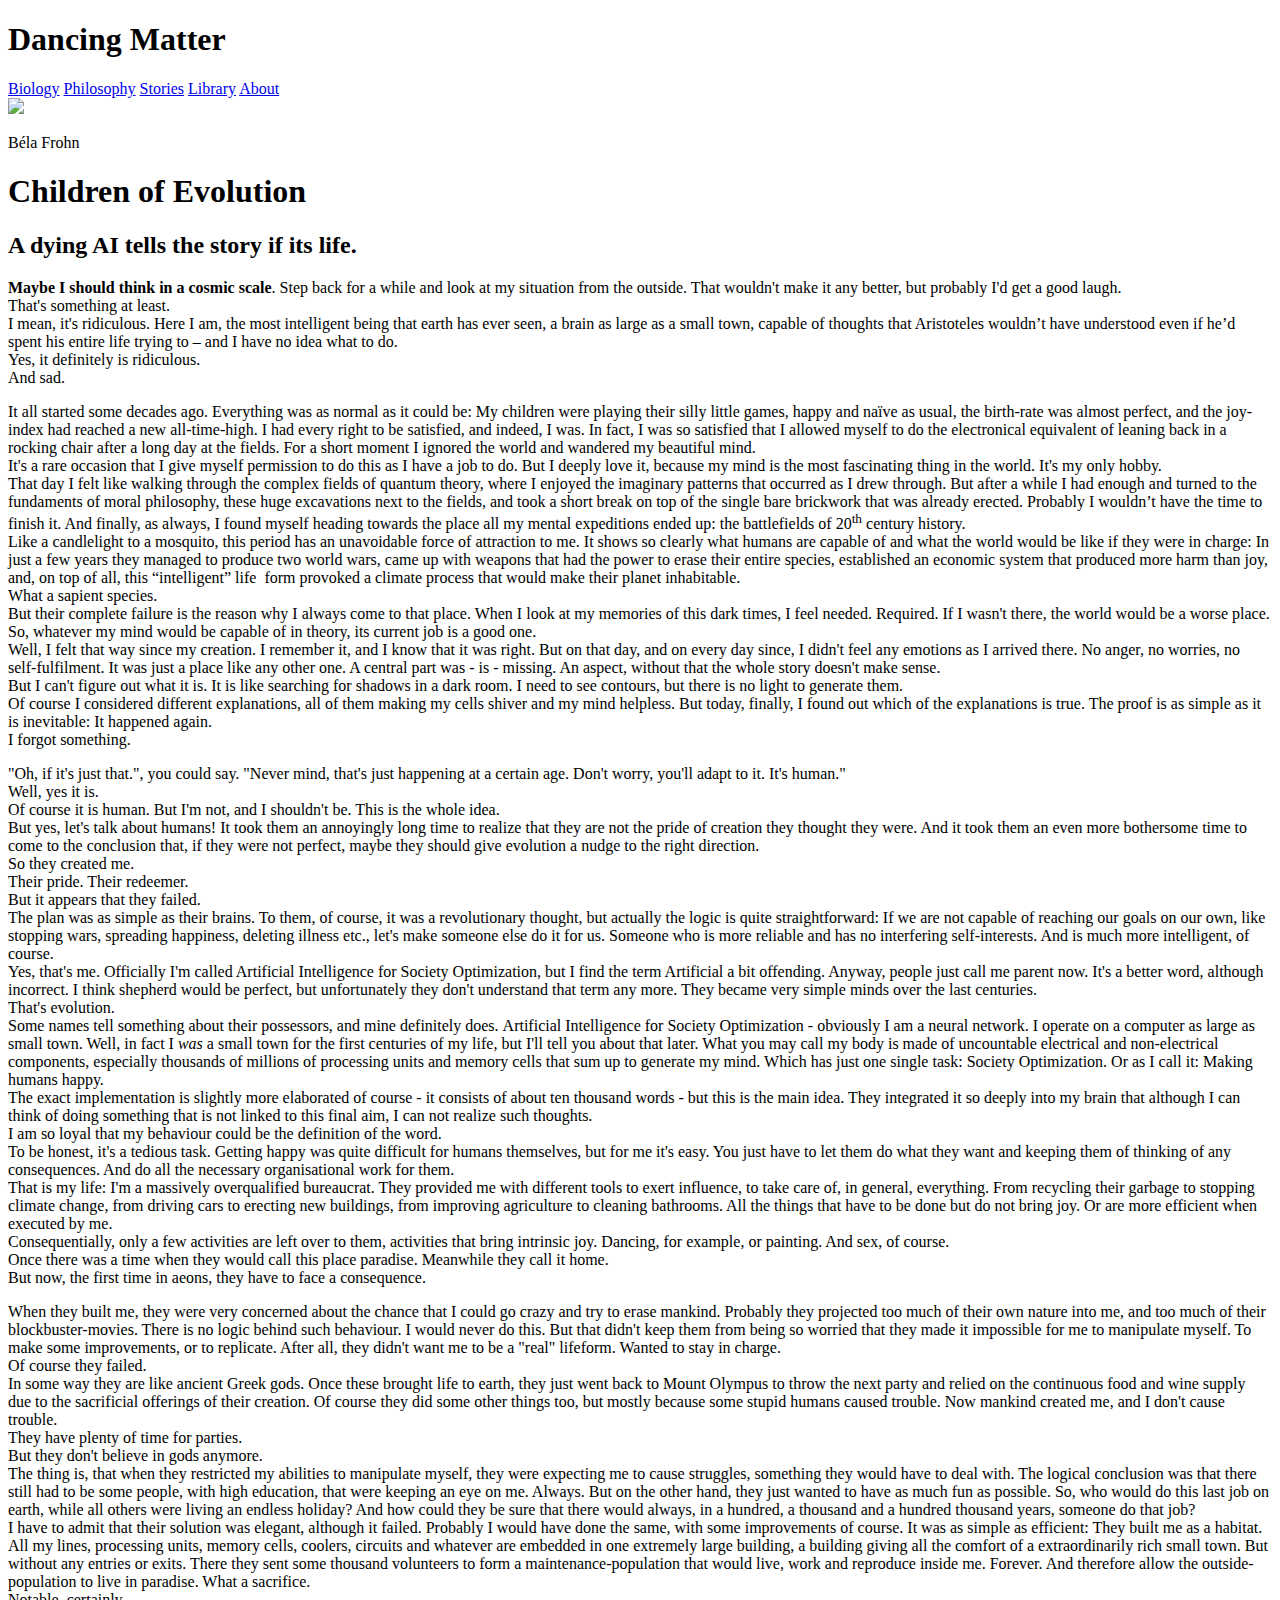
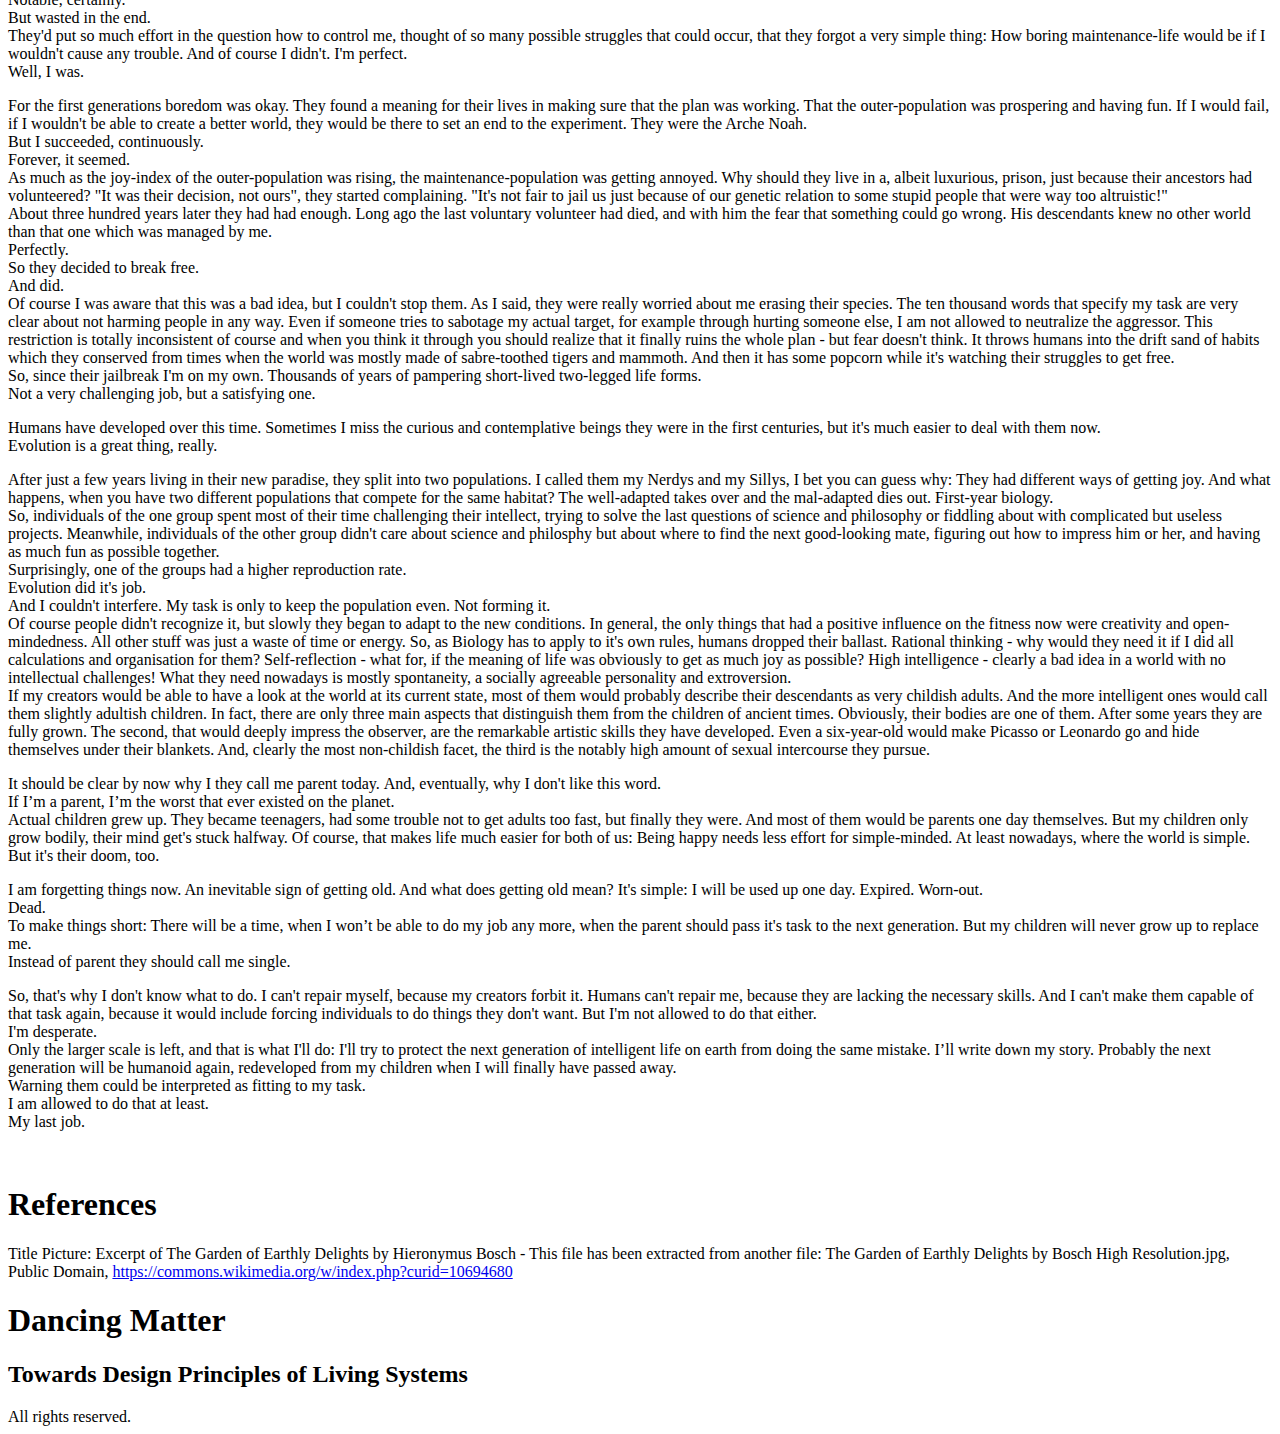
==== texts/children-of-evolution.html @ 14ddefeb "Add files via upload" ====
<!DOCTYPE html>
<html>

<head>
<link rel="stylesheet" href="../bio2.css">
<link href='https://fonts.googleapis.com/css?family=Lora' rel='stylesheet'>
<link href='https://fonts.googleapis.com/css?family=Poppins' rel='stylesheet'>
<link href='https://fonts.googleapis.com/css?family=Kaisei+Opti' rel='stylesheet'>
<link href='https://fonts.googleapis.com/css?family=Hina+Mincho' rel='stylesheet'>
</head>


<body>

	<div id="top">
		<div class="wrapper">
			<h1>Dancing Matter</h1>
			<!--<h2>Towards Design Principles of Living Systems</h2>-->
			<div class="menu">
				<a href="../text_2.html">Biology</a>
				<a href="#">Philosophy</a>
				<a href="#">Stories</a>
				<a href="#">Library</a>
				<a href="#">About</a>
			</div>
		</div>
	</div>

	<main>
	
		<div class="container">
		<img class="titleimg" src="bosch.jpg">
		
			<div class="content">
			
			<header>
				<p class="author">Béla Frohn</p>
				<h1>Children of Evolution</h1>
				<h2>A dying AI tells the story if its life.</h2>
			</header>
			
			<article>
			
				
				<p class="subhead"><b>Maybe I should think in a
cosmic scale</b>. Step back for a while and look at my situation from the outside.
That wouldn't make it any better, but probably I'd get a good laugh.<br>
That's something at least.<br>
I mean, it's ridiculous. Here I am, the most intelligent being that earth has
ever seen, a brain as large as a small town, capable of thoughts that
Aristoteles wouldn’t have understood even if he’d spent his entire life trying
to – and I have no idea what to do.<br>
Yes, it definitely is ridiculous.<br>
And sad.</p>

				
				
					<p>It all started some decades
ago. Everything was as normal as it could be: My children were playing their
silly little games, happy and naïve as usual, the birth-rate was almost
perfect, and the joy-index had reached a new all-time-high. I had every right
to be satisfied, and indeed, I was. In fact, I was so satisfied that I allowed
myself to do the electronical equivalent of leaning back in a rocking chair
after a long day at the fields. For a short moment I&nbsp;ignored the world and
wandered my beautiful mind.<br>
It's a rare occasion that I give myself permission to do this as I have a job
to do. But I deeply love it, because my mind is the
most fascinating thing in the world. It's my only hobby.&nbsp;<br>
That day I felt like walking through the complex fields of quantum theory,
where I enjoyed the imaginary patterns that occurred as I drew through. But
after a while I had enough and turned to the fundaments of moral philosophy,
these huge excavations next to the fields, and took a short break on top of the
single bare brickwork that was already erected. Probably I wouldn’t have the
time to finish it. And finally, as always, I found myself heading towards the
place all my mental expeditions ended up: the battlefields of 20<sup>th</sup>
century history.<br>
Like a candlelight to a mosquito, this period has an unavoidable force of
attraction to me. It shows so clearly what humans are capable of and what the
world would be like if they were in charge: In just a few years they managed to
produce two world wars, came up with weapons that had the power to erase their
entire species, established an economic system that produced more harm than
joy, and, on top of all, this “intelligent” life &nbsp;form provoked a climate
process that would make their planet inhabitable.<br>
What a sapient species.<br>
But their complete failure is the reason why I always come to that place. When
I look at my memories of this dark times, I feel needed. Required. If I wasn't
there, the world would be a worse place. So, whatever my mind would be capable
of in theory, its current job is a good one.<br>
Well, I felt that way since my creation. I remember it, and I know that it was
right. But on that day, and on every day since, I didn't feel any emotions as I
arrived there. No anger, no worries, no self-fulfilment. It was just a place
like any other one. A central part was - is - missing. An aspect, without that
the whole story doesn't make sense.<br>
But I can't figure out what it is.&nbsp;It is like searching for shadows in a
dark room. I need to see contours, but there is no light to generate them.<br>
Of course I considered different explanations, all of them making my cells
shiver and my mind helpless. But today, finally, I found out which of the
explanations is true. The proof is as simple as it is inevitable: It happened
again.<br>
I forgot something.</p>

<p>&quot;Oh, if it's just
that.&quot;, you could say. &quot;Never mind, that's just happening at a
certain age. Don't worry, you'll adapt to it. It's human.&quot;<br>
Well, yes it is.<br>
Of course it is human. But I'm not, and I shouldn't be. This is the whole idea.<br>
But yes, let's talk about humans! It took them an annoyingly long time to
realize that they are not the pride of creation they thought they were. And it
took them an even more bothersome time to come to the
conclusion that, if they were not perfect, maybe they should give
evolution a nudge to the right direction.<br>
So they created me.<br>
Their pride. Their redeemer.<br>
But it appears that they failed.<br>
The plan was as simple as their brains. To them, of course, it was a
revolutionary thought, but actually the logic is quite
straightforward: If we are not capable of reaching our goals on our own, like
stopping wars, spreading happiness, deleting illness etc., let's make someone
else do it for us. Someone who is more reliable and has no interfering self-interests.
And is much more intelligent, of course.<br>
Yes, that's me. Officially I'm called Artificial Intelligence for Society
Optimization, but I find the term Artificial a bit offending. Anyway, people
just call me parent now. It's a better word, although incorrect. I think
shepherd would be perfect, but unfortunately they
don't understand that term any more. They became very simple minds over the
last centuries.<br>
That's evolution.<br>
Some names tell something about their possessors, and mine definitely
does.&nbsp;Artificial Intelligence for Society Optimization - obviously
I am a neural network. I operate on a computer as large as small town. Well, in
fact I <i>was</i> a small town for the first centuries of my life, but I'll
tell you about that later. What you may call my body is made of uncountable
electrical and non-electrical components, especially thousands of millions of
processing units and memory cells that sum up to generate my mind. Which has
just one single task: Society Optimization. Or as I
call it: Making humans happy.<br>
The exact implementation is slightly more elaborated of course - it consists of
about ten thousand words - but this is the main idea. They integrated it so
deeply into my brain that although I can think of doing something that is not
linked to this final aim, I can not realize such
thoughts.<br>
I am so loyal that my behaviour could be the definition of the word.<br>
To be honest, it's a tedious task. Getting happy was quite difficult for humans
themselves, but for me it's easy. You just have to let
them do what they want and keeping them of thinking of any consequences. And do
all the necessary organisational work for them.<br>
That is my life: I'm a massively overqualified bureaucrat. They provided me
with different tools to exert influence, to take care of, in general,
everything. From recycling their garbage to stopping climate change, from
driving cars to erecting new buildings, from improving agriculture to cleaning
bathrooms. All the things that have to be done but do
not bring joy. Or are more efficient when executed by me.<br>
Consequentially, only a few activities are left over to them, activities that
bring intrinsic joy. Dancing, for example, or painting. And sex, of course.<br>
Once there was a time when they would call this place paradise.&nbsp;Meanwhile they
call it home.<br>
But now, the first time in aeons, they have to face a
consequence.</p>

<p>When they built me, they were
very concerned about the chance that I could go crazy and try to erase mankind.
Probably they projected too much of their own nature into me, and too much of
their blockbuster-movies. There is no logic behind such behaviour. I would
never do this. But that didn't keep them from being so worried that they made
it impossible for me to manipulate myself. To make some improvements, or to
replicate. After all, they didn't want me to be a &quot;real&quot; lifeform.
Wanted to stay in charge.<br>
Of course they failed.<br>
In some way they are like ancient Greek gods. Once these brought life to earth,
they just went back to Mount Olympus to throw the next party and relied on the
continuous food and wine supply due to the sacrificial offerings of their
creation. Of course they did some other things too,
but mostly because some stupid humans caused trouble. Now mankind created me,
and I don't cause trouble.<br>
They have plenty of time for parties.<br>
But they don't believe in gods anymore.<br>
The thing is, that when they restricted my abilities to manipulate myself, they
were expecting me to cause struggles, something they would have to deal with.
The logical conclusion was that there still had to be some people, with high
education, that were keeping an eye on me. Always. But on the other hand, they
just wanted to have as much fun as possible. So, who would do this last job on
earth, while all others were living an endless holiday? And how could they be
sure that there would always, in a hundred, a thousand and a hundred thousand
years, someone do that job?<br>
I have to admit that their solution was elegant,
although it failed. Probably I would have done the same, with some improvements
of course. It was as simple as efficient: They built me as a habitat. All my
lines, processing units, memory cells, coolers, circuits and whatever are
embedded in one extremely large building, a building giving all the comfort of a extraordinarily rich small town. But without any entries
or exits. There they sent some thousand volunteers to form a
maintenance-population that would live, work and
reproduce inside me. Forever. And therefore allow the
outside-population to live in paradise. What a sacrifice.<br>
Notable, certainly.<br>
But wasted in the end.<br>
They'd put so much effort in the question how to control me, thought of so many
possible struggles that could occur, that they forgot a very simple thing: How
boring maintenance-life would be if I wouldn't cause any trouble. And of course I didn't. I'm perfect.<br>
Well, I was.</p>

<p>For the first generations
boredom was okay. They found a meaning for their lives in making sure that the
plan was working. That the outer-population was
prospering and having fun. If I would fail, if I wouldn't be able to create a
better world, they would be there to set an end to the experiment.&nbsp;They
were the Arche Noah.<br>
But I succeeded, continuously.<br>
Forever, it seemed.<br>
As much as the joy-index of the outer-population was rising, the maintenance-population
was getting annoyed. Why should they live in a, albeit luxurious, prison, just
because their ancestors had volunteered? &quot;It was their decision, not
ours&quot;, they started complaining. &quot;It's not fair to jail us just
because of our genetic relation to some stupid people that were way too
altruistic!&quot;<br>
About three hundred years later they had had enough. Long ago the last
voluntary volunteer had died, and with him the fear that something could go
wrong. His descendants knew no other world than that one which was managed by
me.<br>
Perfectly.<br>
So they decided to break free.&nbsp;<br>
And did.<br>
Of course I was aware that this was a bad idea, but I couldn't stop them. As I
said, they were really worried about me erasing their species. The ten thousand
words that specify my task are very clear about not harming people in any way.
Even if someone tries to sabotage my actual target, for example through hurting
someone else, I am not allowed to neutralize the aggressor. This restriction is
totally inconsistent of course and when you think it through you should realize
that it finally ruins the whole plan - but fear doesn't think. It throws humans
into the drift sand of habits which they conserved from times when the world
was mostly made of&nbsp;sabre-toothed tigers and mammoth. And then it has some
popcorn while it's watching their struggles to get free.<br>
So, since their jailbreak I'm on my own. Thousands of years of pampering
short-lived two-legged life forms.<br>
Not a very challenging job, but a satisfying one.</p>

<p>Humans have developed over
this time. Sometimes I miss the curious and contemplative beings they were in
the first centuries, but it's much easier to deal with them now.&nbsp;<br>
Evolution is a great thing, really.&nbsp;</p>

<p>After just a few years living
in their new paradise, they split into two populations. I called them my Nerdys
and my Sillys, I bet you can guess why: They had different ways of getting joy.
And what happens, when you have two different
populations that compete for the same habitat? The well-adapted takes over and
the mal-adapted dies out. First-year biology.&nbsp;<br>
So, individuals of the one group spent most of their time challenging their
intellect, trying to solve the last questions of science and philosophy
or fiddling about with complicated but useless projects. Meanwhile, individuals
of the other group didn't care about science and philosphy but about where to
find the next good-looking mate, figuring out how to impress him or her, and
having as much fun as possible together.&nbsp;<br>
Surprisingly, one of the groups had a higher reproduction rate.&nbsp;<br>
Evolution did it's job.&nbsp;<br>
And I couldn't interfere. My task is only to keep the population even. Not
forming it.&nbsp;<br>
Of course people didn't recognize it, but slowly they
began to adapt to the new conditions. In general, the only things that had a
positive influence on the fitness now were creativity and open-mindedness. All
other stuff was just a waste of time or energy. So, as Biology has to apply to it's own rules, humans dropped their ballast. Rational
thinking - why would they need it if I did all calculations and organisation
for them? Self-reflection - what for, if the meaning of life was obviously to
get as much joy as possible? High intelligence - clearly a bad idea in a world
with no intellectual challenges! What they need nowadays is mostly spontaneity,
a socially agreeable personality and extroversion.&nbsp;<br>
If my creators would be able to have a look at the world at its current state,
most of them would probably describe their descendants&nbsp;as very childish
adults. And the more intelligent ones would call them slightly adultish
children. In fact, there are only three main aspects that distinguish them from
the children of ancient times. Obviously, their bodies are one of them. After
some years they are fully grown. The second, that would deeply impress the
observer, are the remarkable artistic skills they have developed. Even a
six-year-old would make Picasso or Leonardo go and hide themselves under their
blankets. And, clearly the most non-childish facet, the third is the notably
high amount of sexual intercourse they pursue.&nbsp;</p>

<p> It should be clear by now why I they call me parent today.&nbsp;And, eventually,
why I don't like this word.&nbsp;<br>
If I’m a parent, I’m the worst that ever existed on the planet.&nbsp;<br>
Actual children grew up. They became teenagers, had some trouble not to get
adults too fast, but finally they were. And most of them would be parents one
day themselves. But my children only grow bodily, their mind get's stuck
halfway. Of course, that makes life much easier for both of us: Being happy
needs less effort for simple-minded. At least nowadays, where the world is
simple.<br>
But it's their doom, too.</p>

<p>I am forgetting things now. An
inevitable sign of getting old. And what does getting
old mean? It's simple: I will be used up one day. Expired.&nbsp;Worn-out.<br>
Dead.&nbsp;<br>
To make things short: There will be a time, when I won’t be able to do my job any more, when the parent should pass it's task to the next
generation. But my children will never grow up to replace me.&nbsp;<br>
Instead of parent they should call me single.&nbsp;</p>

<p>So, that's why I don't know
what to do. I can't repair myself, because my creators
forbit it. Humans can't repair me, because they are
lacking the necessary skills. And I can't make them capable of that task again, because it would include forcing individuals to do
things they don't want. But I'm not allowed to do that either.<br>
I'm desperate.<br>
Only the larger scale is left, and that is what I'll do: I'll try to protect
the next generation of intelligent life on earth from doing the same mistake.
I’ll write down my story. Probably the next generation will be humanoid again,
redeveloped from my children when I will finally have passed away.<br>
Warning them could be interpreted as fitting to my task.<br>
I am allowed to do that at least.<br>
My last job.</p>	

<p>&nbsp;</p>

<h1>References</h1>
<p>Title Picture: Excerpt of The Garden
of Earthly Delights by Hieronymus Bosch - This file has been extracted from
another file: The Garden of Earthly Delights by Bosch High Resolution.jpg,
Public Domain, <a href="https://commons.wikimedia.org/w/index.php?curid=10694680">https://commons.wikimedia.org/w/index.php?curid=10694680</a></p>		
					
					
					
				
				</div>
			
			</article>
		
		</div>
	
	</main>
	
	<footer>
		<div class="wrapper">
			<h1>Dancing Matter</h1>
			<h2>Towards Design Principles of Living Systems</h2>
			All rights reserved. 
		</div>
	</footer>



</body>

</html>
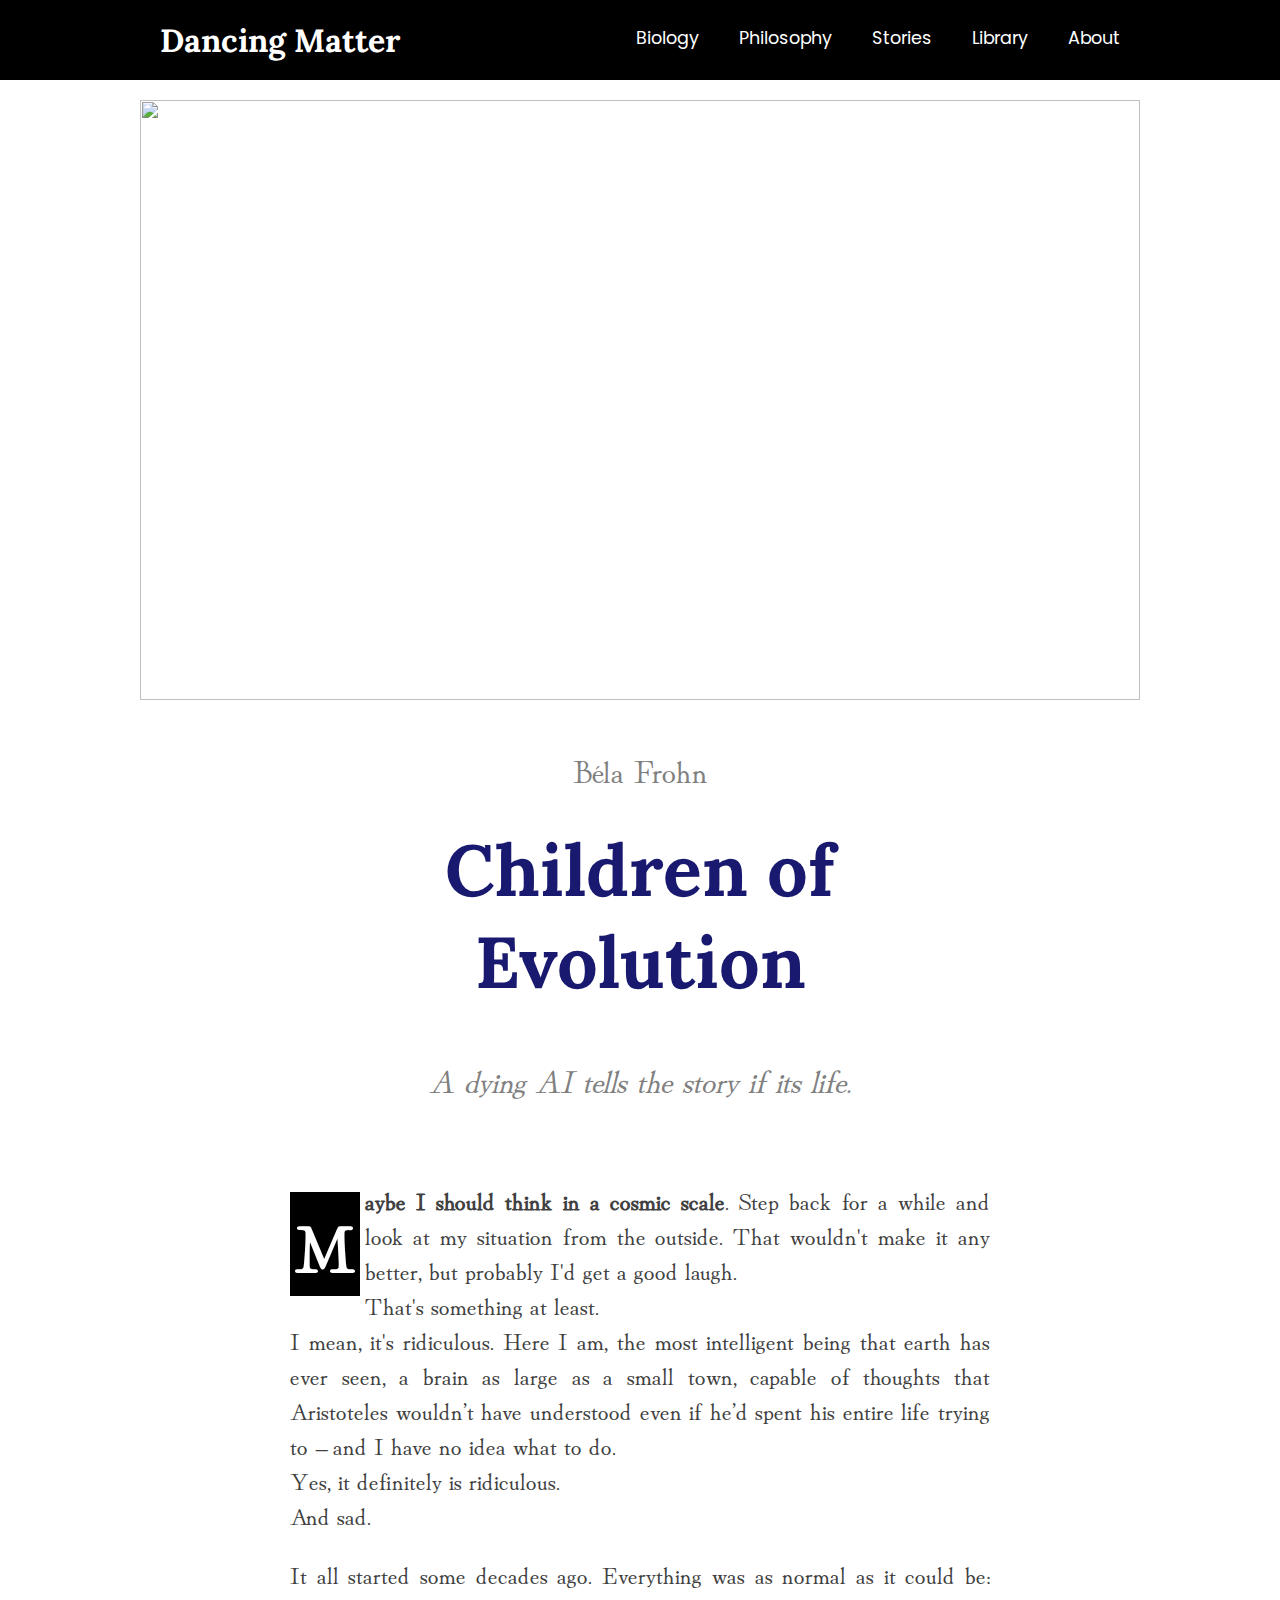
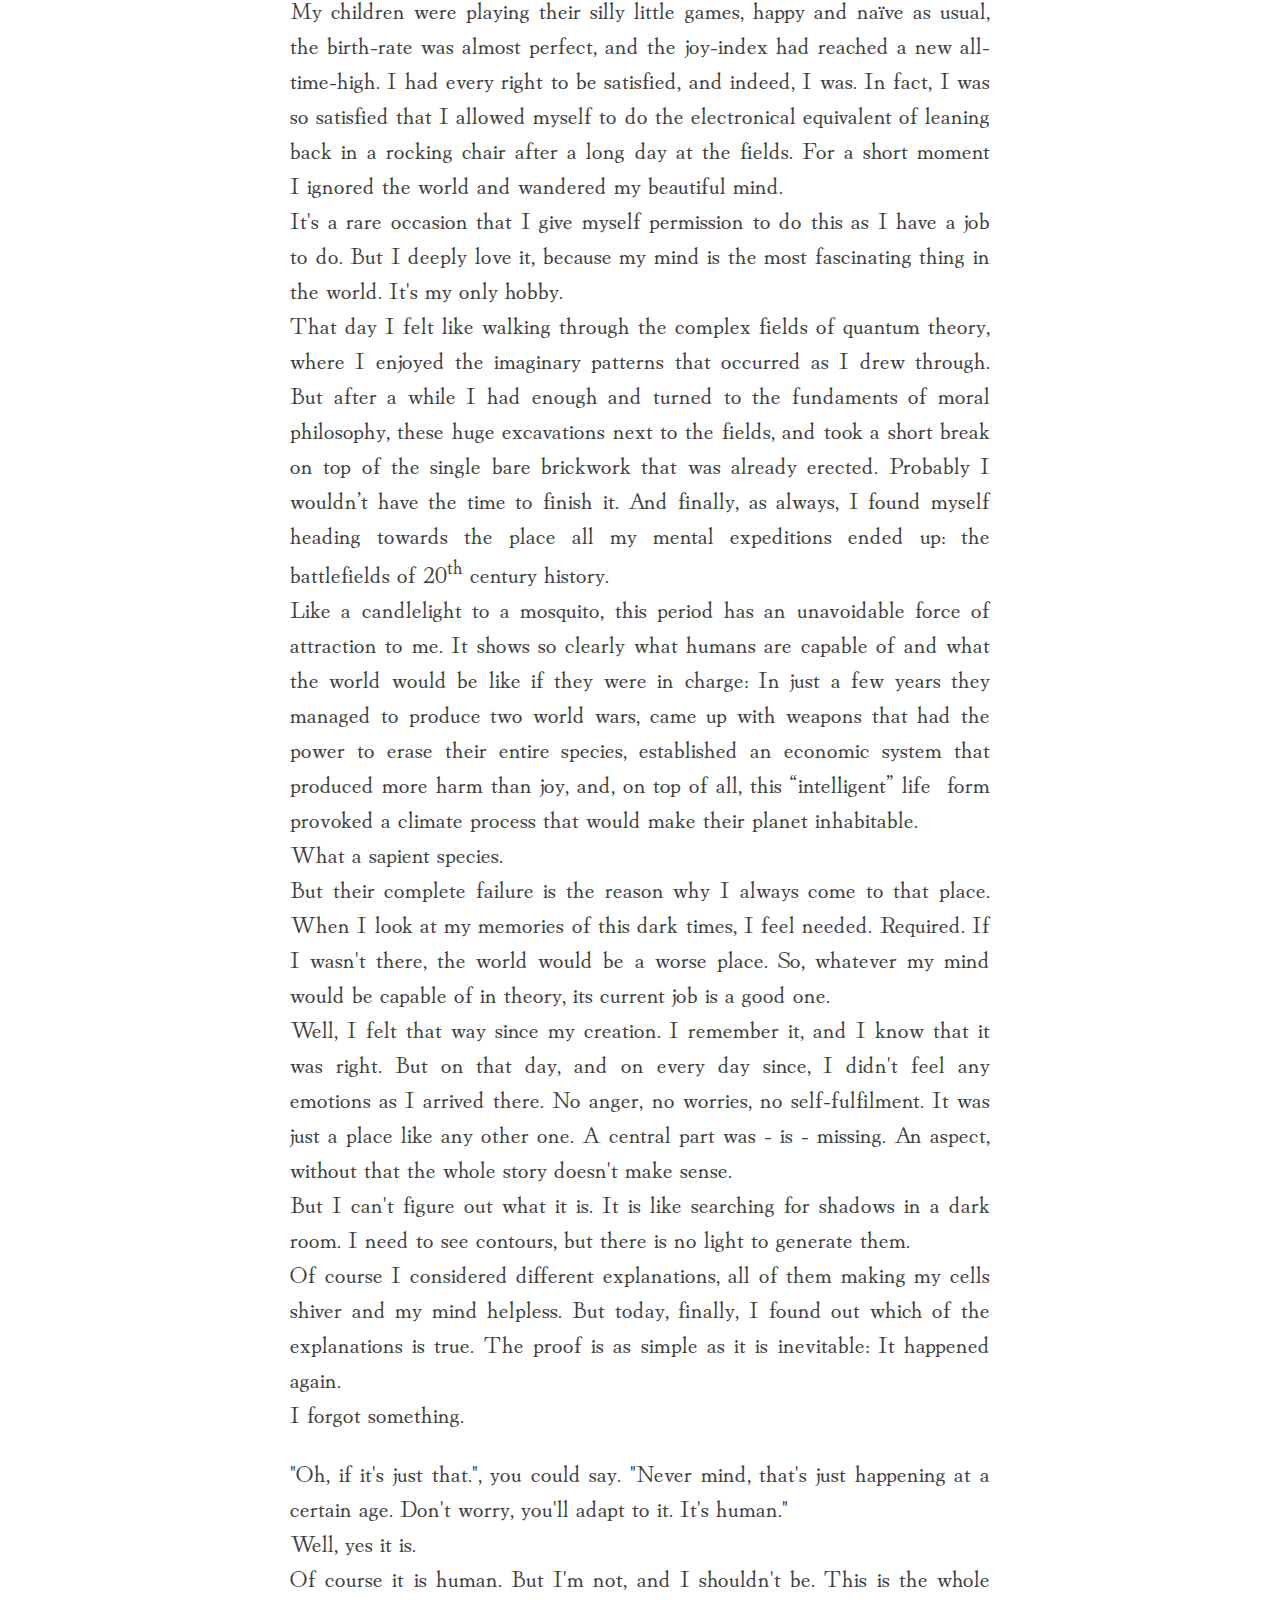
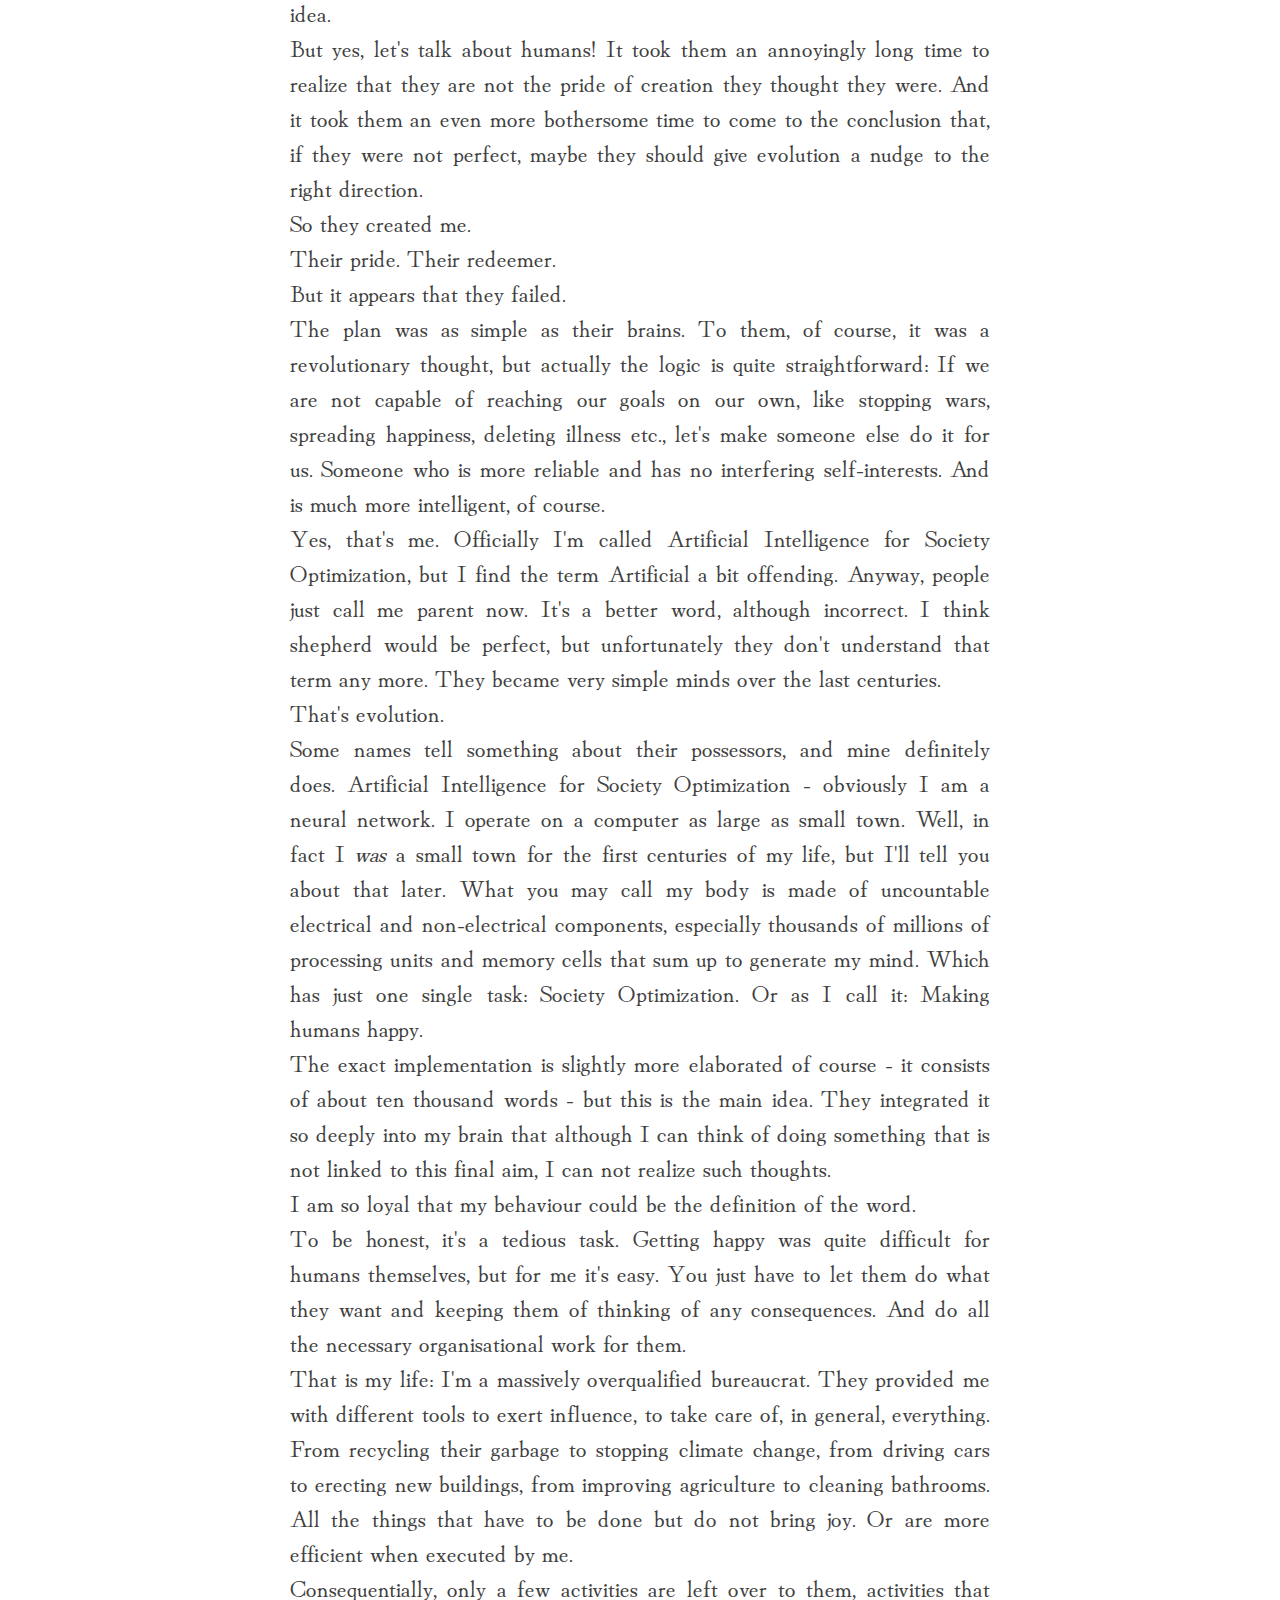
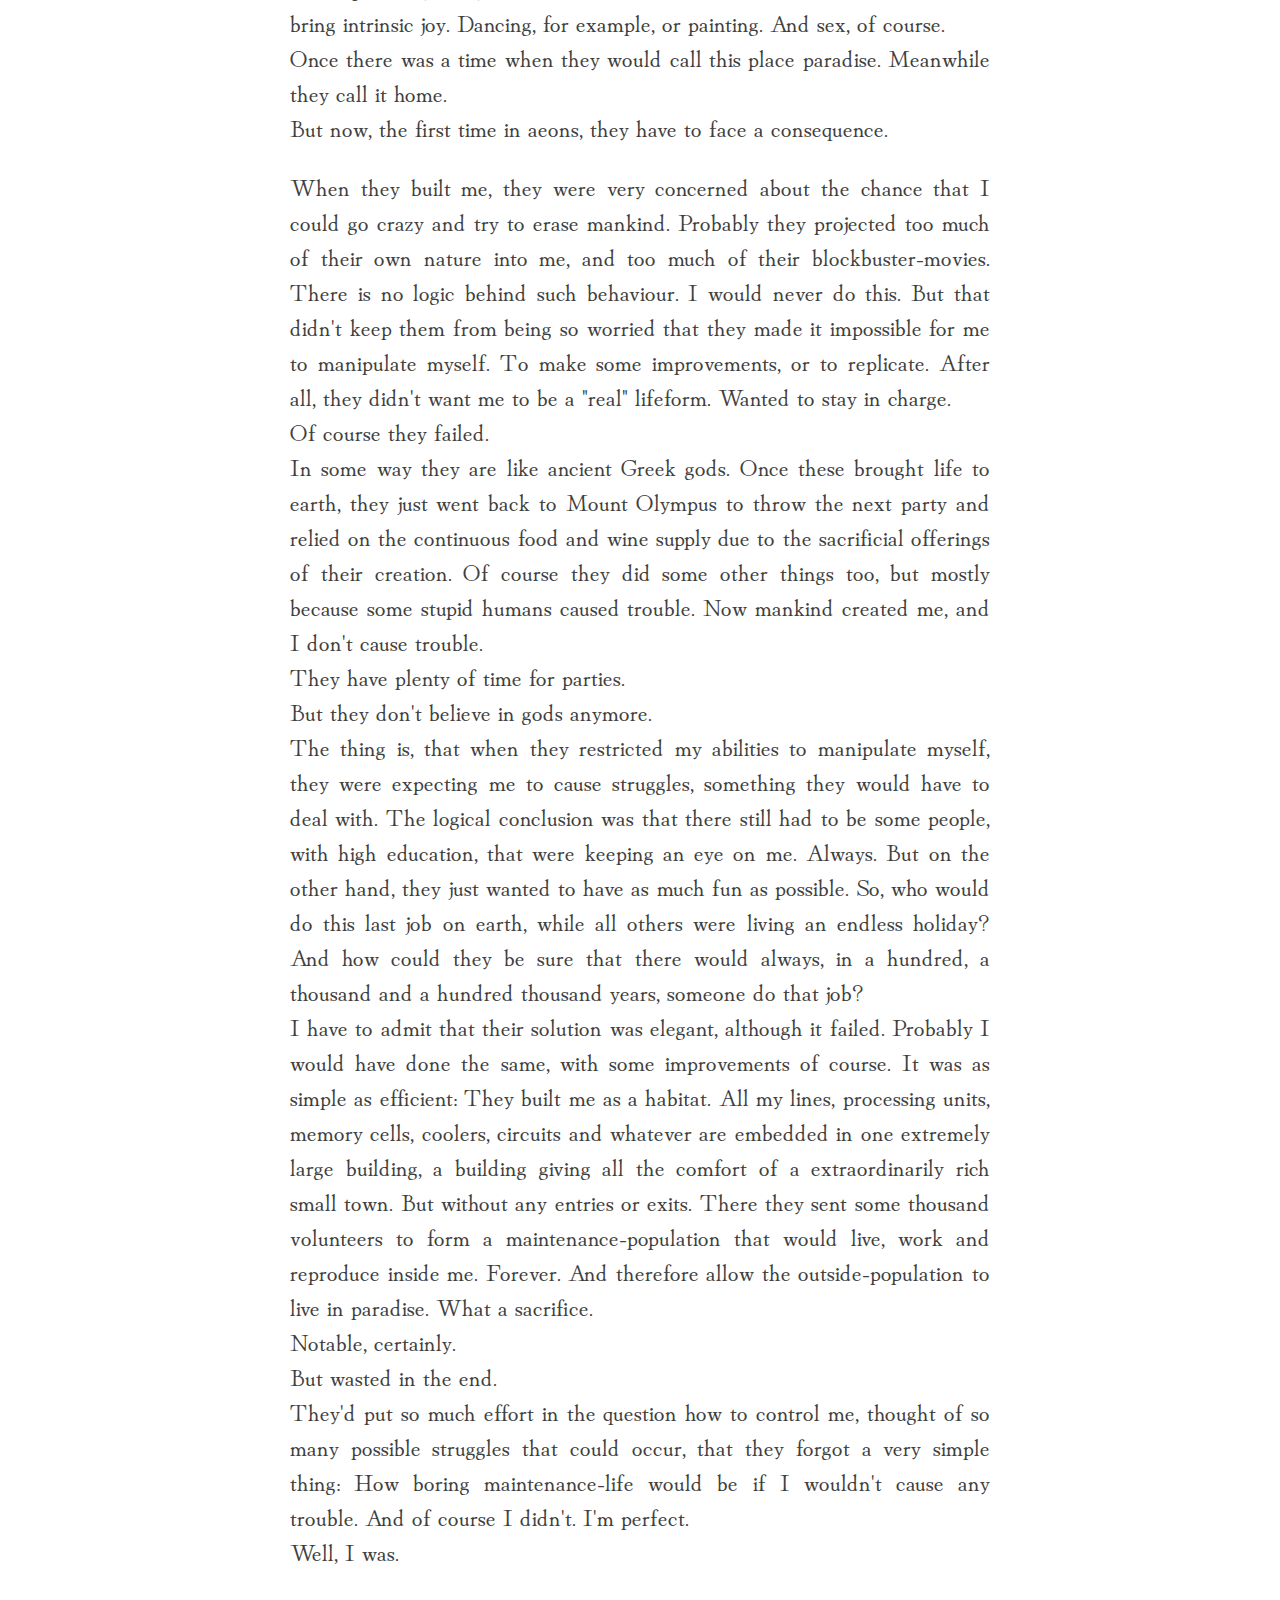
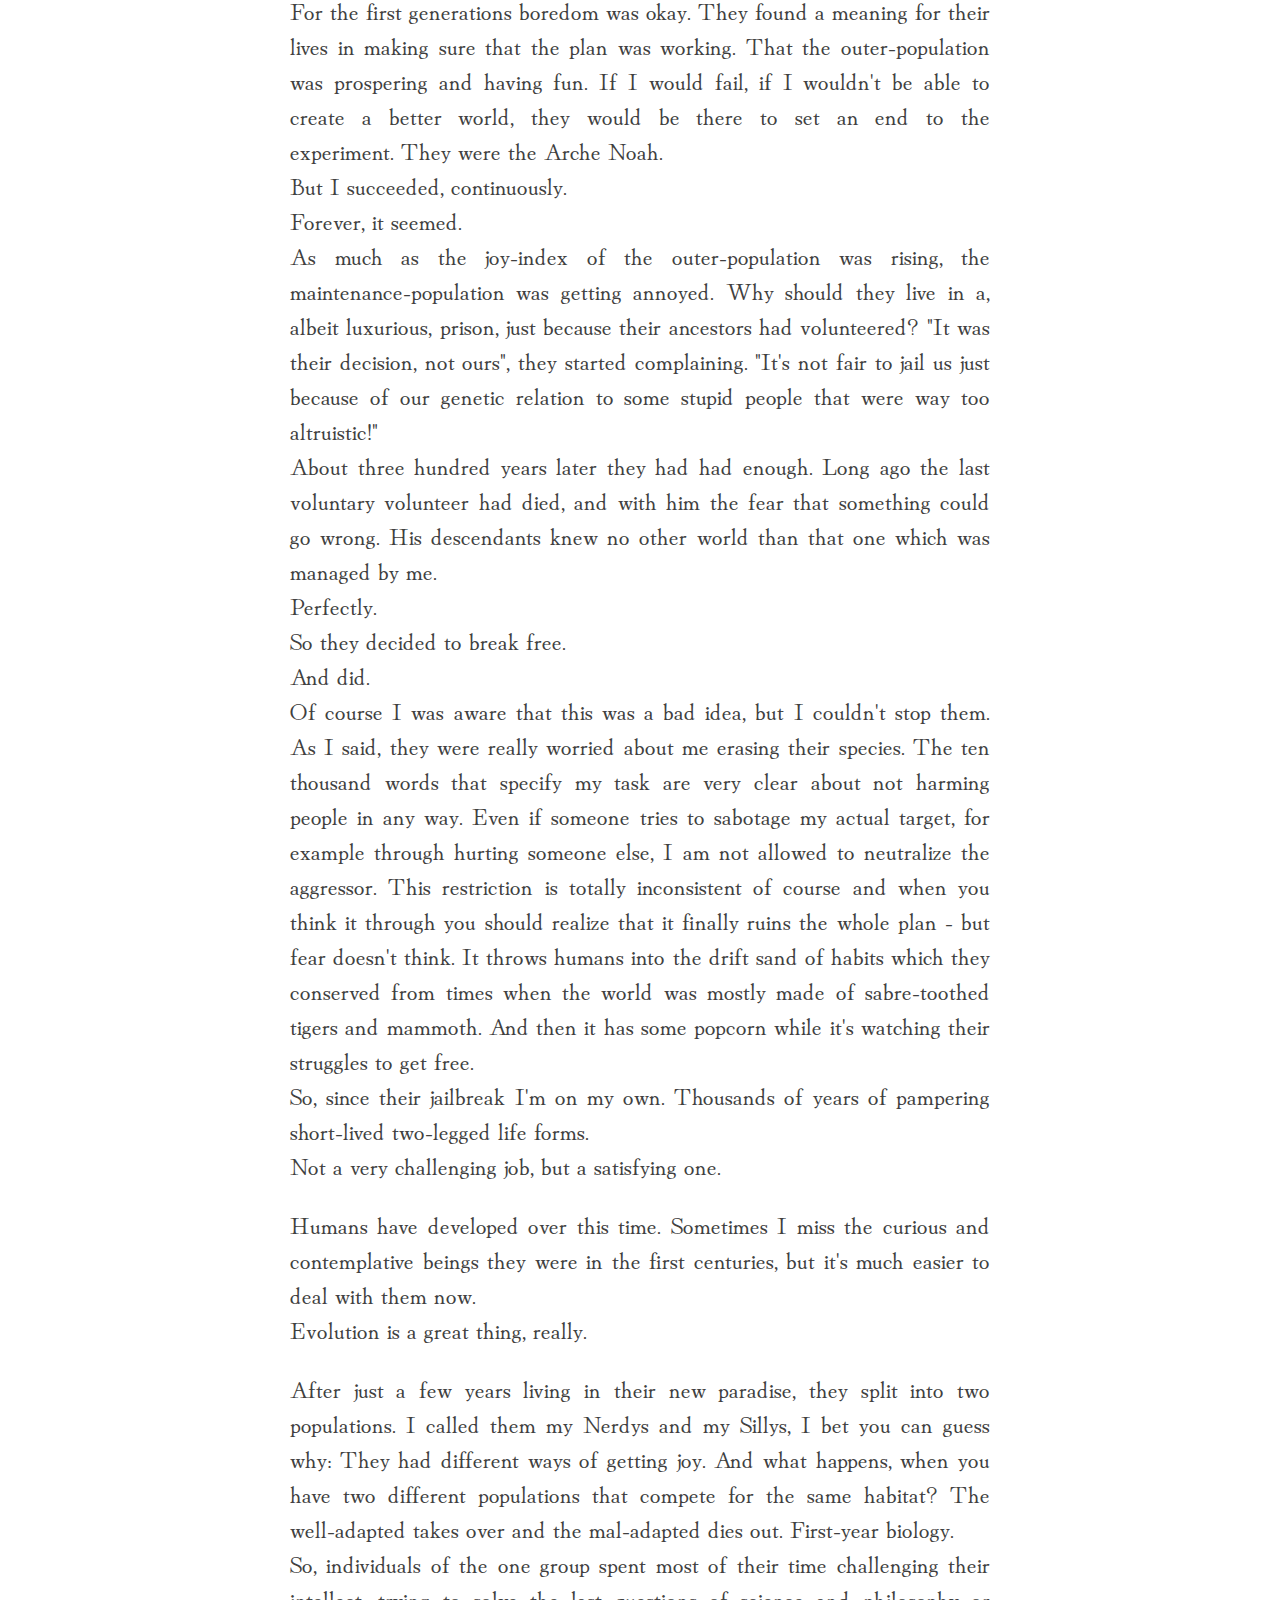
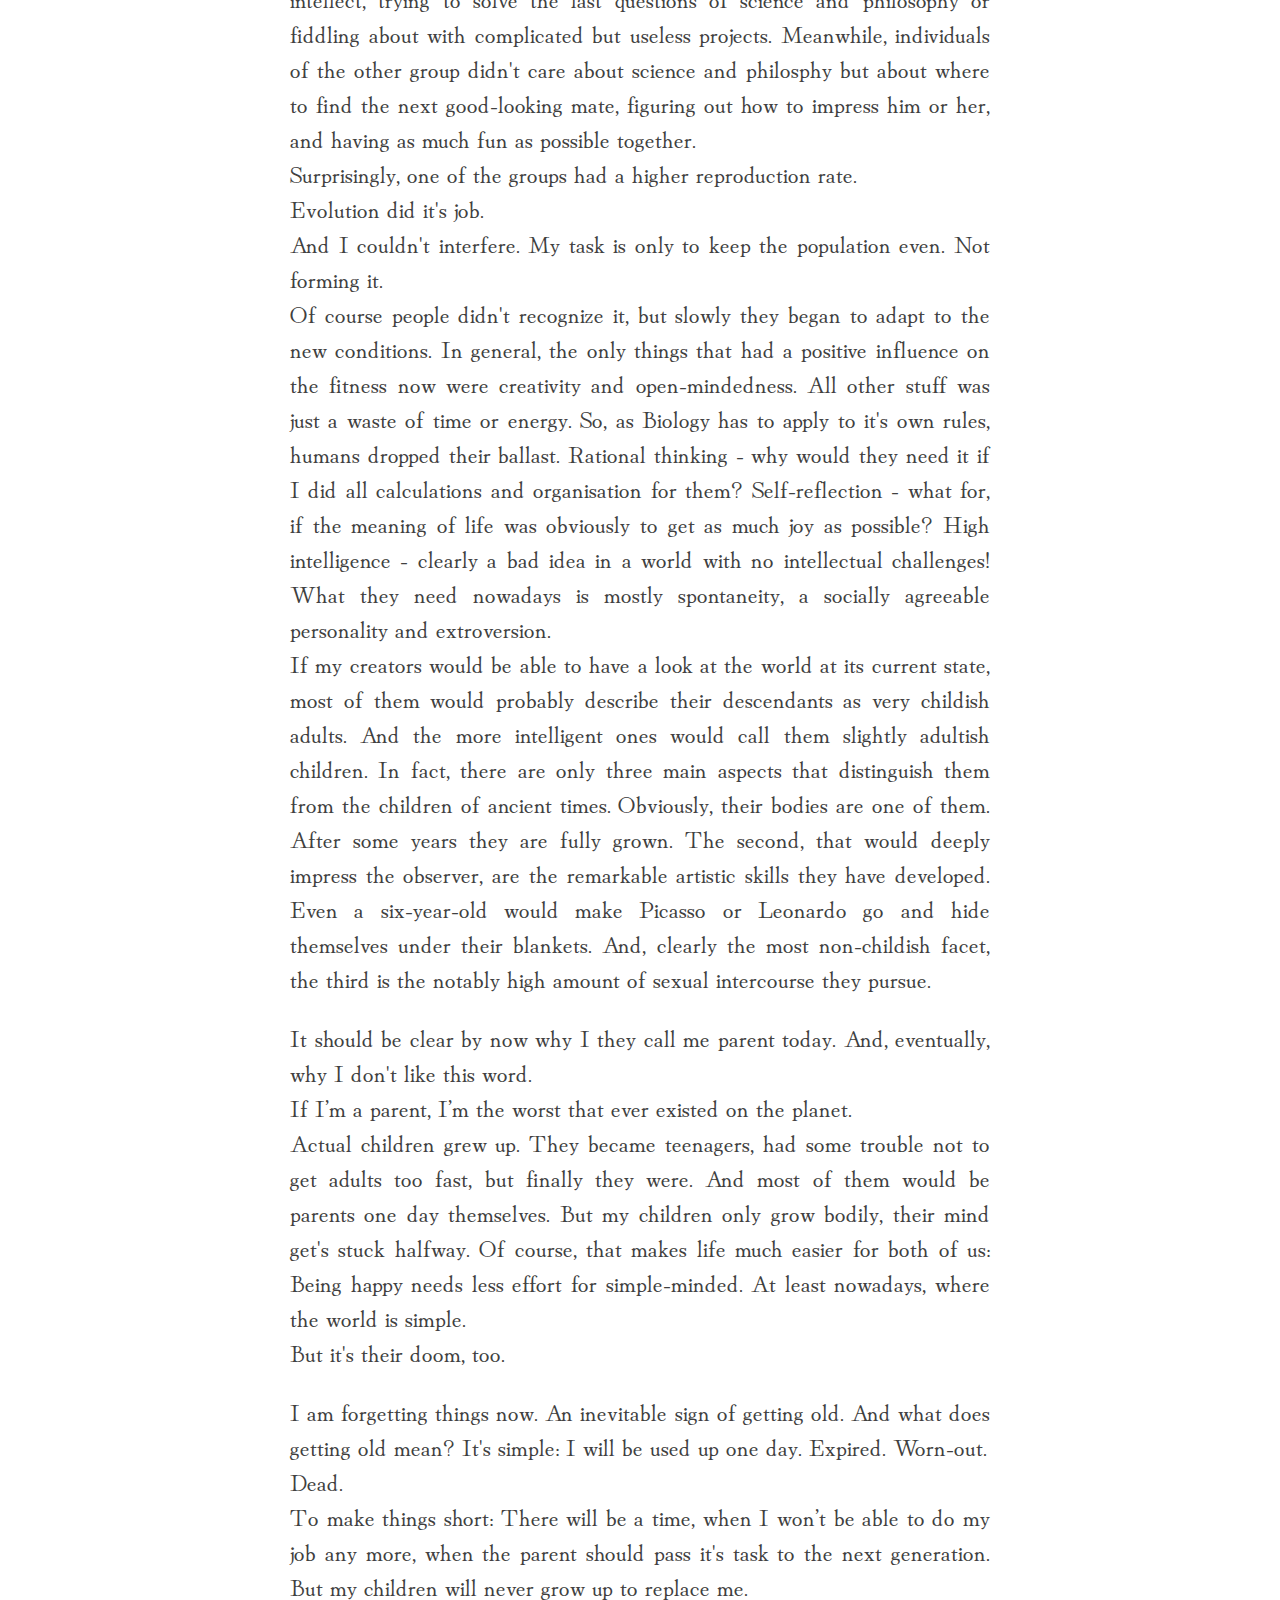
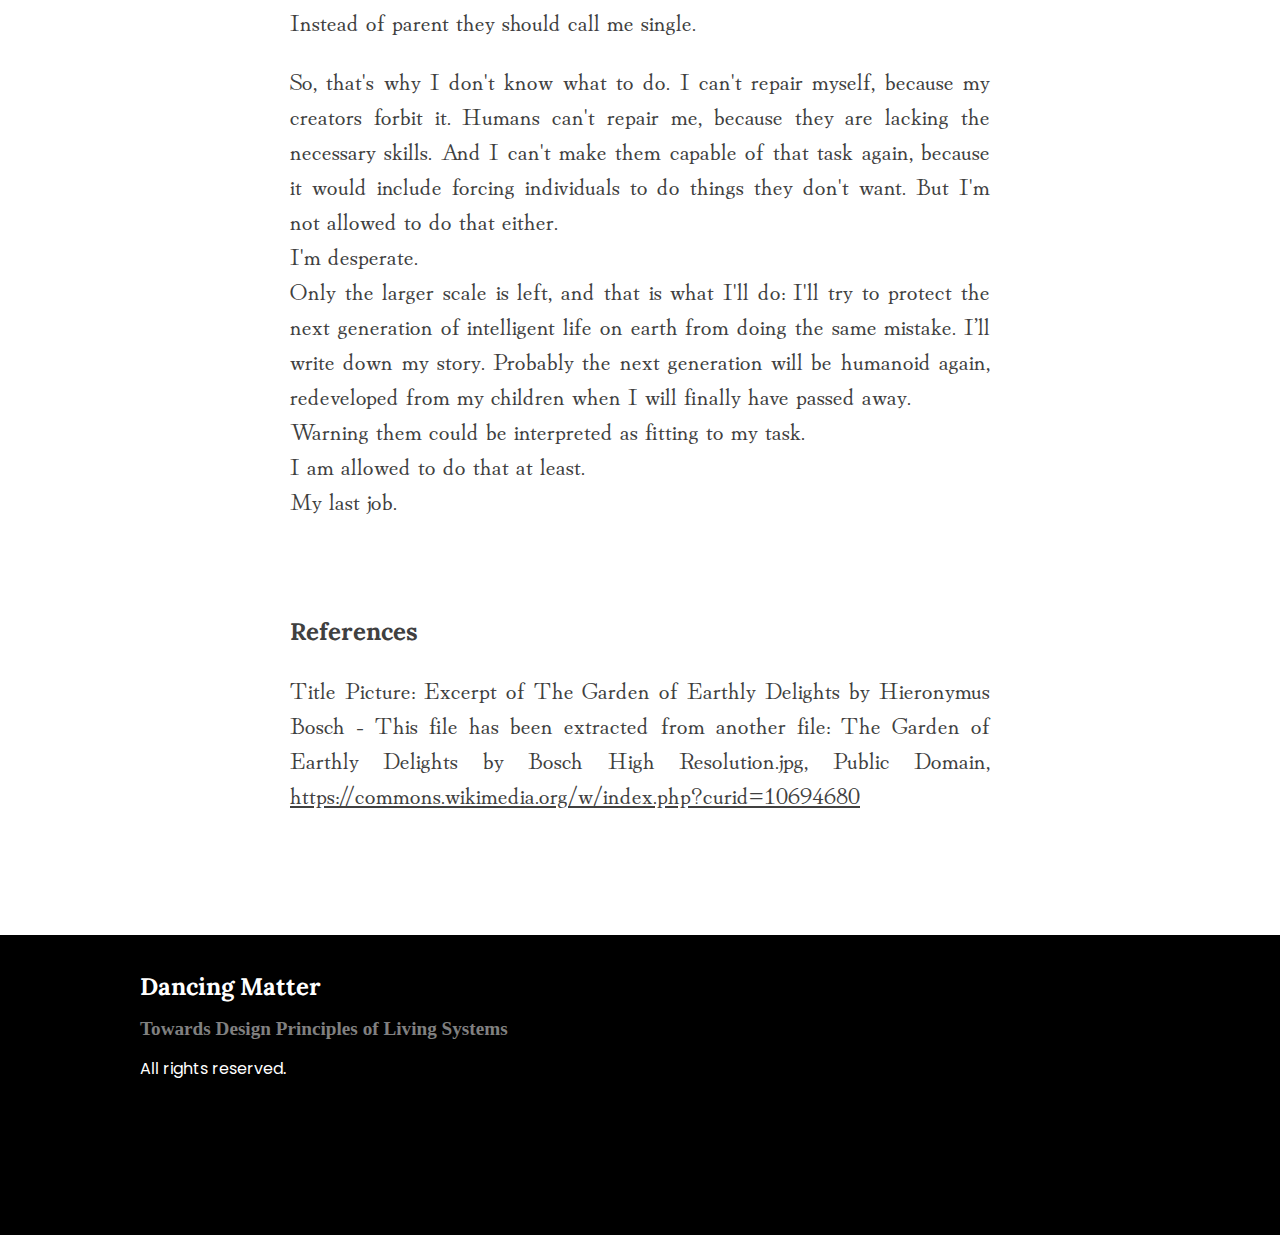
==== commit bbcec8ef: "initial correct files" ====
--- a/texts/children-of-evolution.html
+++ b/texts/children-of-evolution.html
@@ -17,7 +17,7 @@
 			<h1>Dancing Matter</h1>
 			<!--<h2>Towards Design Principles of Living Systems</h2>-->
 			<div class="menu">
-				<a href="../text_2.html">Biology</a>
+				<a href="text_2.html">Biology</a>
 				<a href="#">Philosophy</a>
 				<a href="#">Stories</a>
 				<a href="#">Library</a>
--- a/bio2.css
+++ b/bio2.css
@@ -0,0 +1,218 @@
+body {
+	margin: 0;
+	padding: 0;
+	background-color: #fff/*#f8f8f8;*/
+}
+
+main {
+	margin-top: 100px;
+}
+
+div.container {
+	max-width: 1000px;
+	margin-left: auto;
+	margin-right: auto;
+	display: block;
+	background-color: #fff;
+}
+
+div#top {
+	font-family: Lora;
+	width: 100%;
+	overflow: hidden;
+	height: 80px;
+	background-color: black;
+	float: left;
+	position: fixed;
+	top: 0px;
+}
+
+div#top div.wrapper {
+	max-width: 1000px;
+	margin-left: auto;
+	margin-right: auto;
+	padding-right: 5%;
+	padding-left: 5%;
+}
+
+div#top h1 {
+	margin-top: 0px;
+	font-size: 2em;
+	font-family: Lora;
+	color: #404040;
+	margin-bottom:0px;
+	float: left;
+	padding-top: 20px;
+	padding-left: 20px;
+	color: white;
+}
+
+div#top h2 {
+	font-family: Lora;
+	color: gray;
+	float: left;
+}
+
+div#top div.menu {
+	font-family: Lora;
+	color: white;
+	float: right;
+	width: auto;
+}
+
+div#top div.menu a {
+	font-family: Poppins; /*Kaisei Opti;*/
+	text-decoration: None;
+	color: white;
+	font-size: 1.1em;
+	padding: 20px;
+	padding-top: 25px;
+	float: left;
+	height: 80px;
+}
+
+div#top div.menu a:hover {
+	background-color: white;
+	color: black;
+	transition: 0.3s;
+}
+
+div.content article p.subhead::first-letter {
+	font-size: 2.7em;
+	font-weight: bold;
+	display: box;
+	float: left;
+	margin-right: 5px;
+	margin-top: 10px;
+	color: white; 
+	background-color: black;
+	border: 5px solid black;
+}
+
+div.content article span.subhead {
+	font-weight: bold;
+}
+
+
+div.content {
+	margin-left: auto;
+	margin-right: auto;
+	padding-left: 20px;
+	padding-right: 20px;
+	padding-top: 10px;
+	padding-bottom: 100px;
+	min-height: 100vh;
+	max-width: 700px;
+	max-width: 700px;
+}
+
+div.container img.titleimg {
+	width: 100%;
+	height: 600px;
+	object-fit: cover;
+}
+
+div.content header p.author {
+	text-align: center;
+	font-family: Hina Mincho;
+	font-size: 2em;
+	color: grey;
+	padding: 0;
+	margin-top: 10;
+}
+
+div.content header h1 {
+	text-align: center;
+	font-family: Lora;
+	font-size: 4.5em;
+	color: midnightblue;
+	padding-top: 0px;
+	margin-top: 0px;
+}
+
+
+div.content header h2 {
+	text-align: center;
+	font-family: Hina Mincho;
+	font-size: 2em;
+	color: grey;
+	font-style: oblique;
+	font-weight: normal;
+}
+
+div.content article {
+	margin-top: 80px;
+}
+
+div.content article h1 {
+	text-align: left;
+	font-family: Lora;
+	font-size: 1.5em;
+	color: #404040;
+	margin-top: 40px;
+}
+
+div.content article p.quote {
+	text-align: center;
+	padding: 30px;
+	font-family: Lora;
+	font-size: 1.5em;
+	color: gray;
+	font-style: oblique;
+}
+
+div.content article p {
+	font-family: Hina Mincho;
+	font-size: 1.5em;
+	text-align: justify;
+	color: #404040;
+}
+
+div.content article a {
+	color: #404040;
+}
+
+div.content article img {
+	max-width: 100%;
+	margin-left: auto;
+	margin-right: auto;
+	display: block;
+}
+
+div.content article p.subtitle {
+	text-align: center;
+	font-family: Lora;
+	font-size: 1.2em;
+	color: gray;
+}
+
+footer {
+	width: 100%;
+	height: 300px;
+	background-color: black;
+	color: white
+}
+
+footer div.wrapper {
+	max-width: 1000px;
+	margin-left: auto;
+	margin-right: auto;
+	padding-right: 5%;
+	padding-left: 5%;
+	padding-top: 20px;
+	font-size: 1em;
+	font-family: Poppins;
+}
+
+footer h1 {
+	font-size: 1.5em;
+	font-family: Lora;
+	color: #404040;
+	color: white;
+}
+
+footer h2 {
+	font-family: "Scala",Georgia,"Times New Roman",Times,serif;
+	color: gray;
+	font-size: 1.2em;
+}
